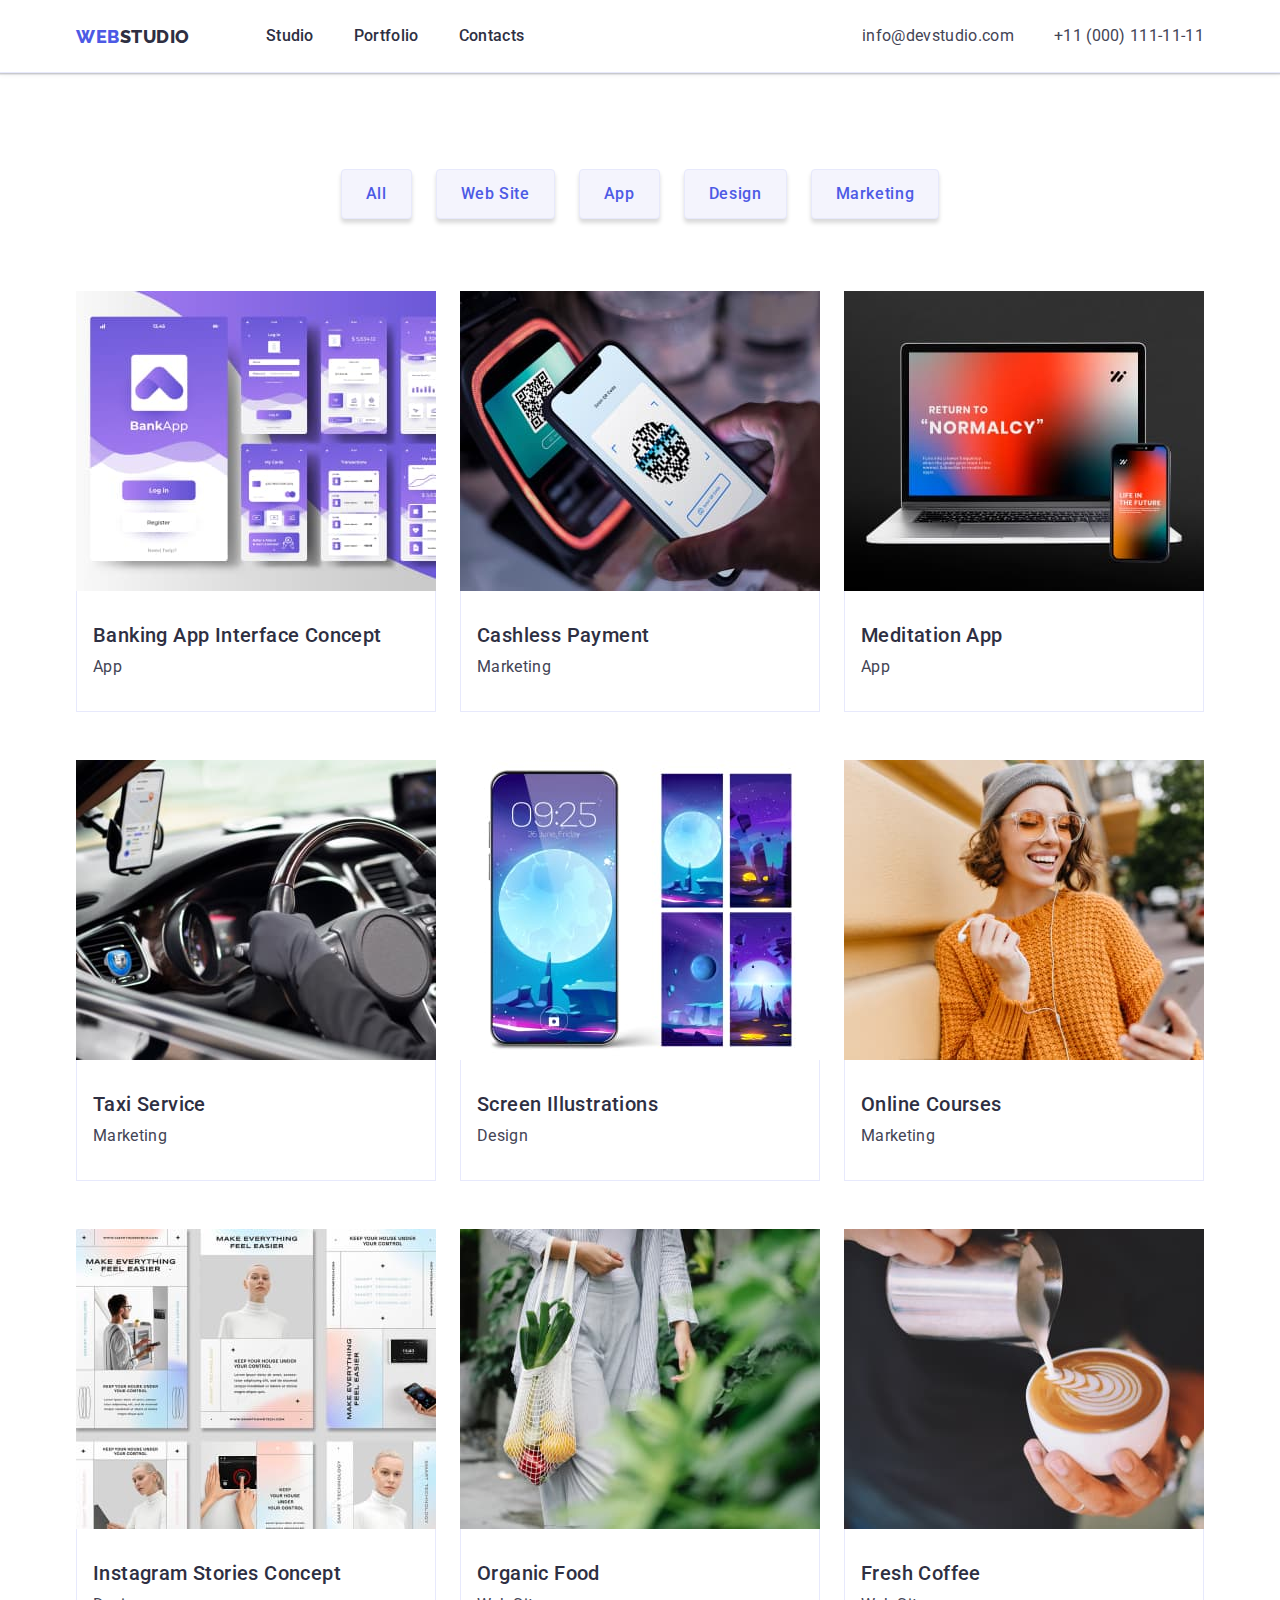
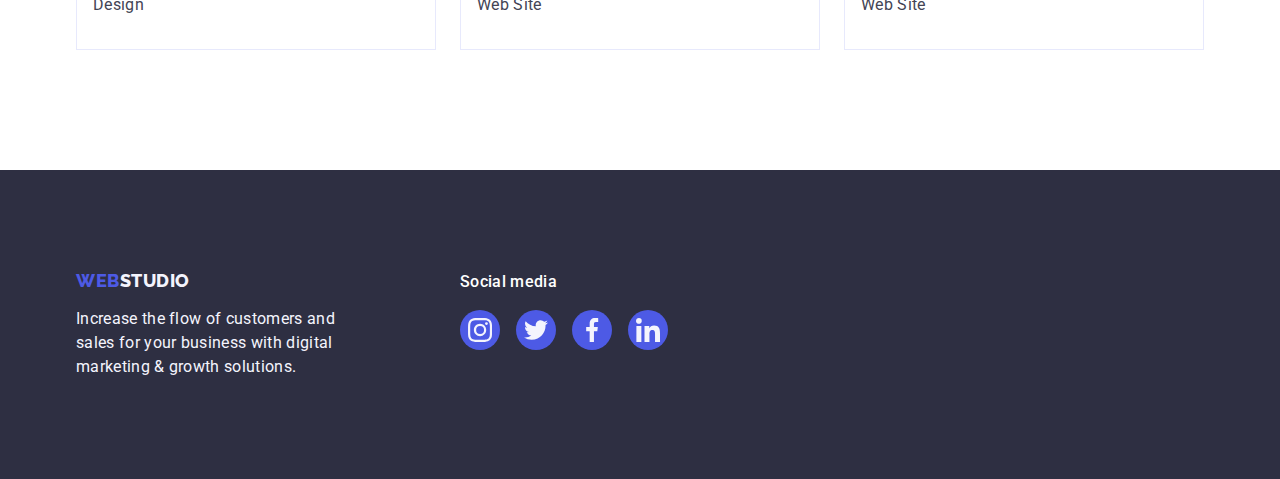
==== portfolio.html @ 9ddd4769 "Initial commit" ====
<!DOCTYPE html>
<html lang="en">
  <head>
    <meta charset="UTF-8" />
    <meta http-equiv="X-UA-Compatible" content="IE=edge" />
    <meta name="viewport" content="width=device-width, initial-scale=1.0" />
    <title>WebStudio</title>
    <link
      rel="stylesheet"
      href="https://cdnjs.cloudflare.com/ajax/libs/modern-normalize/1.1.0/modern-normalize.min.css"
    />
    <link rel="preconnect" href="https://fonts.googleapis.com" />
    <link rel="preconnect" href="https://fonts.gstatic.com" crossorigin />
    <link
      href="https://fonts.googleapis.com/css2?family=Raleway:wght@800&family=Roboto:wght@400;500;700;900&display=swap"
      rel="stylesheet"
    />
    <link rel="stylesheet" href="./css/styles.css" />
  </head>
  <body>
    <!-- HEADER -->
    <header class="page-header">
      <div class="container header-container">
        <nav class="page-navigation">
          <a class="logo link" href="./index.html"
            >Web<span class="log">Studio</span></a
          >
          <ul class="menu list">
            <li class="menu-item">
              <a class="menu-link link" href="./index.html">Studio</a>
            </li>
            <li class="menu-item">
              <a class="menu-link link" href="./portfolio.html">Portfolio</a>
            </li>
            <li class="menu-item">
              <a class="menu-link link" href="">Contacts</a>
            </li>
          </ul>
        </nav>
        <!-- CONTACTS -->
        <address class="address-contacts">
          <ul class="menu-contacts list">
            <li class="contacts">
              <a
                class="contact-mtel-header link"
                href="mailto:info@devstudio.com"
                >info@devstudio.com</a
              >
            </li>
            <li class="contacts">
              <a class="contact-mtel-header link" href="tel:+110001111111"
                >+11 (000) 111-11-11</a
              >
            </li>
          </ul>
        </address>
      </div>
    </header>
    <!-- MAIN-CONTENT -->
    <main>
      <section class="section-portfolio">
        <div class="container">
          <h1 class="portfolio-title visually-hidden" hidden>Filters</h1>
          <!-- filter -->
          <ul class="list filter-list">
            <li class="filter-buttons">
              <button class="filter-button button" type="button">All</button>
            </li>
            <li class="filter-buttons">
              <button class="filter-button button" type="button">
                Web Site
              </button>
            </li>
            <li class="filter-buttons">
              <button class="filter-button button" type="button">App</button>
            </li>
            <li class="filter-buttons">
              <button class="filter-button button" type="button">Design</button>
            </li>
            <li class="filter-buttons">
              <button class="filter-button button" type="button">
                Marketing
              </button>
            </li>
          </ul>
          <!-- work examples -->
          <ul class="list examples-list">
            <li class="examples-card">
              <a class="portfolio-image link" href="">
                <img
                  class="gallery-portfolio"
                  src="./images/bankingapp.jpg"
                  alt="Banking-App-Interface-Concept"
                  width="360"
                  height="300"
                />
                <div class="card-container">
                  <h2 class="portfolio-name">Banking App Interface Concept</h2>
                  <p class="portfolio-paragraph">App</p>
                </div>
              </a>
            </li>

            <li class="examples-card">
              <a class="portfolio-image link" href="">
                <img
                  class="gallery-portfolio"
                  src="./images/cashlesspayment.jpg"
                  alt="Cashless-Payment"
                  width="360"
                  height="300"
                />
                <div class="card-container">
                  <h2 class="portfolio-name">Cashless Payment</h2>
                  <p class="portfolio-paragraph">Marketing</p>
                </div>
              </a>
            </li>

            <li class="examples-card">
              <a class="portfolio-image link" href="">
                <img
                  class="gallery-portfolio"
                  src="./images/meditationapp.jpg"
                  alt="Meditation-App"
                  width="360"
                  height="300"
                />
                <div class="card-container">
                  <h2 class="portfolio-name">Meditation App</h2>
                  <p class="portfolio-paragraph">App</p>
                </div>
              </a>
            </li>

            <li class="examples-card">
              <a class="portfolio-image link" href="">
                <img
                  class="gallery-portfolio"
                  src="./images/taxiservice.jpg"
                  alt="Taxi-Service"
                  width="360"
                  height="300"
                />
                <div class="card-container">
                  <h2 class="portfolio-name">Taxi Service</h2>
                  <p class="portfolio-paragraph">Marketing</p>
                </div>
              </a>
            </li>

            <li class="examples-card">
              <a class="portfolio-image link" href="">
                <img
                  class="gallery-portfolio"
                  src="./images/screenillustration.jpg"
                  alt="Screen-Illustrations"
                  width="360"
                  height="300"
                />
                <div class="card-container">
                  <h2 class="portfolio-name">Screen Illustrations</h2>
                  <p class="portfolio-paragraph">Design</p>
                </div>
              </a>
            </li>

            <li class="examples-card">
              <a class="portfolio-image link" href="">
                <img
                  class="gallery-portfolio"
                  src="./images/onlinecourses.jpg"
                  alt="Online-Courses"
                  width="360"
                  height="300"
                />
                <div class="card-container">
                  <h2 class="portfolio-name">Online Courses</h2>
                  <p class="portfolio-paragraph">Marketing</p>
                </div>
              </a>
            </li>

            <li class="examples-card">
              <a class="portfolio-image link" href="">
                <img
                  class="gallery-portfolio"
                  src="./images/instagramsc.jpg"
                  alt="Instagram-Stories-Concepts"
                  width="360"
                  height="300"
                />
                <div class="card-container">
                  <h2 class="portfolio-name">Instagram Stories Concept</h2>
                  <p class="portfolio-paragraph">Design</p>
                </div>
              </a>
            </li>

            <li class="examples-card">
              <a class="portfolio-image link" href="">
                <img
                  class="gallery-portfolio"
                  src="./images/organicfood.jpg"
                  alt="Organic-Food"
                  width="360"
                  height="300"
                />
                <div class="card-container">
                  <h2 class="portfolio-name">Organic Food</h2>
                  <p class="portfolio-paragraph">Web Site</p>
                </div>
              </a>
            </li>

            <li class="examples-card">
              <a class="portfolio-image link" href="">
                <img
                  class="gallery-portfolio"
                  src="./images/freshcofee.jpg"
                  alt="Fresh-Coffee"
                  width="360"
                  height="300"
                />
                <div class="card-container">
                  <h2 class="portfolio-name">Fresh Coffee</h2>
                  <p class="portfolio-paragraph">Web Site</p>
                </div>
              </a>
            </li>
          </ul>
        </div>
      </section>
    </main>

    <!-- FOOTER -->
    <footer class="footer">
      <div class="container footer-container">
        <div class="footer-logo">
          <a class="logo-footer link" href="./index.html"
            >Web<span class="logos">Studio</span>
          </a>
          <p class="footer-paragraph">
            Increase the flow of customers and sales for your business with
            digital marketing & growth solutions.
          </p>
        </div>
        <div class="footer-social">
          <p class="footer-social-txt">Social media</p>
          <ul class="footer-social-list list">
            <li class="site-social-icon">
              <a class="site-social-icon-item" href="">
                <svg class="icon-item" width="24" height="24">
                  <use href="./images/icons.svg#icon-instagram"></use>
                </svg>
              </a>
            </li>
            <li class="site-social-icon">
              <a class="site-social-icon-item" href="">
                <svg class="icon-item" width="24" height="24">
                  <use href="./images/icons.svg#icon-twitter"></use>
                </svg>
              </a>
            </li>
            <li class="site-social-icon">
              <a class="site-social-icon-item" href="">
                <svg class="icon-item" width="24" height="24">
                  <use href="./images/icons.svg#icon-facebook"></use>
                </svg>
              </a>
            </li>
            <li class="site-social-icon">
              <a class="site-social-icon-item" href="">
                <svg class="icon-item" width="24" height="24">
                  <use href="./images/icons.svg#icon-linkedin"></use>
                </svg>
              </a>
            </li>
          </ul>
        </div>
      </div>
    </footer>
  </body>
</html>
---- css/styles.css ----
:root {
        --main-font-family: "Roboto", sans-serif;
        --secondary-font-family: "Raleway", sans-serif;
        --primary-titletxt-color:  #2E2F42;
        --secondary-titletxt-color: #FFFFFF;
        --primary-txt-color: #434455;
        --secondary-txt-color: #F4F4FD;
        --accent-hover-color: #404BBF;
        --primary-bg-color: #ffffff;
        --secondary-bg-color: #f4f4fd;
} 

/* ================= COMPONENTS ================= */

.list {list-style: none;}

.link, logo {
        text-decoration: none; 
}

h1,h2,h3,h4,h5,h6,p {
        margin-top: 0;
        margin-bottom: 0;
}

ul {
        margin-top: 0;
        margin-bottom: 0;
        padding-left: 0;
} 

img {
        display: block;
}

.container {
        width: 1158px;
        margin: 0 auto;
        padding: 0 15px;
}

.address-contacts {
        font-style: normal;
}

.button, filter-button {
        cursor: pointer;
        padding: 16px 32px;
        gap: 10px;
        box-shadow: 0px 4px 4px rgba(0, 0, 0, 0.15);
        border-radius: 4px;
}

body {
        font-family: var(--main-font-family);
        font-style: normal;
        font-weight: 500;
        color: var(--primary-txt-color);
        background-color:var(--primary-bg-color);
}

.section {
        padding-top: 120px;
        padding-bottom: 120px;
}

.visually-hidden {
        position: absolute;
        width: 1px;
        height: 1px;
        margin: -1px;
        border: 0;
        padding: 0;
        white-space: nowrap;
        clip-path: inset(100%);
        clip: rect(0 0 0 0);
        overflow: hidden;
}

.subtitle {
        font-weight: 700;
        font-size: 36px;
        line-height: 1.11;
        text-align: center;
        letter-spacing: 0.02em;
        text-transform: capitalize;
        color: #2e2f42;
        margin-bottom: 72px;
}

/* ================= HEADER ================= */

.page-header {
        border-bottom: 1px solid #e7e9fc;
        box-shadow: 0px 2px 1px rgba(46, 47, 66, 0.08), 0px 1px 1px rgba(46, 47, 66, 0.16), 0px 1px 6px rgba(46, 47, 66, 0.08);
}

.header-container {
        display: flex;
        
}

.page-navigation {
        display: flex;
        align-items: center;
        margin-right: auto;
}

.logo {
        font-family: 'Raleway', sans-serif;
        font-weight: 800;
        font-size: 18px;
        line-height: 1.17;
        align-items: center;
        letter-spacing: 0.03em;
        text-transform: uppercase;
        color: #4D5AE5;
        margin-right: 76px;
        padding-top: 25.5px;
        padding-bottom: 25.5px;
}

.log {
        font-weight: 800;
        font-size: 18px;
        line-height: 1.17;
        letter-spacing: 0.03em;
        text-transform: uppercase;
        color: var(--primary-titletxt-color);
}

.menu {
        display: flex;
        gap: 40px;
}

.menu-item {
        background-color: var(--primary-bg-color);
}

.menu-link {
        font-family: 'Roboto', sans-serif;
        font-weight: 500;
        font-size: 16px;
        line-height: 1.5;
        letter-spacing: 0.02em;
        color:var(--primary-titletxt-color);
        padding: 24px 0;
}

.menu-link:hover,
.menu-link:focus {
        color:var(--accent-hover-color);
}

.menu-contacts {
        display: flex;
        gap: 40px;
        padding: 24px 0;
}

.contacts {
        background-color: var(--primary-bg-color);

}

.contact-mtel-header {
        font-family: 'Roboto', sans-serif;
        font-weight: 400;
        font-size: 16px;
        line-height: 1.5;
        letter-spacing: 0.02em;
        color:var(--primary-txt-color);
        margin-left: auto;
}

.contact-mtel-header:hover,
.contact-mtel-header:focus {
        color:var(--accent-hover-color);
}

/* ================= HERO ================= */

.section-hero {
        background-color: var(--primary-titletxt-color);
        background-image: linear-gradient(rgba(46, 47, 66, 0.7), rgba(46, 47, 66, 0.7)), url(
                ../images/hero/people-office.jpg
        );
        background-repeat: no-repeat;
        background-position: center;
        background-size: cover;
        padding: 188px 0;
        max-width: 1440px;
        margin: 0 auto;
}

.container-hero {
        display: flex;
        flex-direction: column;
}

.hero-title {
        font-family: 'Roboto', sans-serif;
        font-weight: 700;
        font-size: 56px;
        line-height: 1.07;
        text-align: center;
        letter-spacing: 0.02em;
        color: var(--primary-bg-color);
        max-width: 496px;
        margin-right: auto;
        margin-left: auto;
        margin-bottom: 48px;
}

.modal-open-btn {
        font-family: 'Roboto', sans-serif;
        font-weight: 500;
        font-size: 16px;
        line-height: 1.5;
        display: block;
        align-items: center;
        letter-spacing: 0.04em;
        background-color: #4D5AE5;
        color: var(--primary-bg-color);
        margin-left: auto;
        margin-right: auto;
        border: none;
        min-width: 169px;
        height: 56px;
}

.modal-open-btn:hover,
.modal-open-btn:focus {
        background-color: var(--accent-hover-color);
}

/* ================= PORTFOLIO ================= */

.section-portfolio {
        padding-top: 96px;
        padding-bottom: 120px;
}

.filter-list {
        display: flex;
        list-style: none;
        justify-content: center;
        margin-bottom: 72px;
        gap: 24px;
}

.filter-button {
        font-family: 'Roboto', sans-serif;
        font-weight: 500;
        font-size: 16px;
        line-height: 1.5;
        letter-spacing: 0.04em;
        background-color: #F4F4FD;
        color: #4D5AE5;
        border: 1px solid #E7E9FC;
        border-radius: 4px;
        padding: 12px 24px;
}

.filter-button:hover,
.filter-button:focus {
        background-color: var(--accent-hover-color);
        color: #FFFFFF;
        border: 1px solid transparent;        
        box-shadow: 0px 3px 1px rgba(0, 0, 0, 0.1),
        0px 2px 1px rgba(0, 0, 0, 0.08),
        0px 2px 2px rgba(0, 0, 0, 0.12);
}
  
.examples-list {
        display: flex;
        list-style: none;
        flex-wrap: wrap;
        column-gap: 24px;
        row-gap: 48px;
}

.examples-card {
        width: calc((100% - 48px) / 3);
}

.portfolio-image {
        display: block;
}

.portfolio-image:hover,
.portfolio-image:focus {
        box-shadow: 0px 1px 6px rgba(46, 47, 66, 0.08), 0px 1px 1px rgba(46, 47, 66, 0.16), 0px 2px 1px rgba(46, 47, 66, 0.08);
}

.card-container {
        padding: 32px 16px;
        border: 1px solid #E7E9FC;
        border-top: none;
}

.portfolio-name {
        font-family: 'Roboto', sans-serif;
        font-weight: 500;
        font-size: 20px;
        line-height: 1.2;
        letter-spacing: 0.02em;
        color: var(--primary-titletxt-color);
        margin-bottom: 8px;
}

.portfolio-paragraph {
        font-family: 'Roboto', sans-serif;
        font-weight: 400;
        font-size: 16px;
        line-height: 1.5;
        letter-spacing: 0.02em;
        color: var(--primary-txt-color);
}

/* ================= FEATURES ================= */

.our-qualities {
        background-color: var(--primary-bg-color);
}

.features {
        background-color: var(--primary-bg-color);
}

.feauters-list {
        display: flex;
        gap: 24px;
}

.qualities {
        background-color: var(--primary-bg-color);
        width: calc((100% - 72px) / 4);
}
.qualities-icons {
        height: 112px;
        display: flex;
        justify-content: center;
        align-items: center;
        background: #F4F4FD;
        margin-bottom: 8px;
        border-radius: 4px;
}

.qualities-title {
        font-family: "Roboto",sans-serif;
        font-weight: 500;
        font-size: 20px;
        line-height: 1.2;
        letter-spacing: 0.02em;
        color:var(--primary-titletxt-color);
        margin-bottom: 8px;
}

.qualities-paragraph {
        font-family: "Roboto",sans-serif;
        font-weight: 400;
        font-size: 16px;
        line-height: 1.5;
        letter-spacing: 0.02em;
        color:var(--primary-txt-color);
}

/* ================= ACTIVITY ================= */

.activity {
        background-color: var(--primary-bg-color);
}

.our-activity-title {
        font-family: 'Roboto', sans-serif;
        font-weight: 700;
        font-size: 36px;
        line-height: 1.11;
        text-align: center;
        letter-spacing: 0.02em;
        text-transform: capitalize;
        color: var(--primary-titletxt-color);
        margin-top: 0px;
        margin-right: auto;
        margin-bottom: 72px;
        margin-left: auto;
}

.our-activity {
        display: flex;
        gap: 24px;
}

.our-activity-card {
        flex-basis: calc((100% - 48px) / 3);

}

/* ================= OUR TEAM ================= */

.our-team {
        background-color: var(--secondary-bg-color);
}

.team {
        font-family: 'Roboto', sans-serif;
        font-weight: 700;
        font-size: 36px;
        line-height: 1.11;
        text-align: center;
        letter-spacing: 0.02em;
        text-transform: capitalize;
        color: var(--primary-titletxt-color);
        margin-right: auto;
        margin-bottom: 72px;
        margin-left: auto;
}

.team-list {
        display: flex;
        gap: 24px;
}

.team-employee {
        background-color: var(--primary-bg-color);
        flex-basis: calc((100% - 72px) / 4);
        box-shadow: 0px 1px 6px rgba(46, 47, 66, 0.08),
                0px 1px 1px rgba(46, 47, 66, 0.16),
                0px 2px 1px rgba(46, 47, 66, 0.08);
        border-radius: 0px 0px 4px 4px;
}

.employee-container {
        padding: 32px 16px;
}

.team-name {
        font-family: 'Roboto', sans-serif;
        font-weight: 500;
        font-size: 20px;
        line-height: 1.2;
        text-align: center;
        letter-spacing: 0.02em;
        color: var(--primary-titletxt-color);
        margin-bottom: 8px;
}

.team-paragraph {
        font-family: 'Roboto', sans-serif;
        font-weight: 400;
        font-size: 16px;
        line-height: 1.5;
        text-align: center;
        letter-spacing: 0.02em;
        color: var(--primary-txt-color);
        margin-bottom: 8px;
}

.team-social-icon {
        display: flex;
        gap: 24px;
        justify-content: center;
}

.social-icon-item {
        width: calc((100% - 72px) / 4);
        height: 40px;
}

.link-icon {
        display: flex;
        justify-content: center;
        align-items: center;
        width: 100%;
        height: 100%;
        background-color: #4D5AE5;
        border-radius: 50%;
        box-shadow: 0px 1px 6px rgba(46, 47, 66, 0.08), 0px 1px 1px rgba(46, 47, 66, 0.16), 0px 2px 1px rgba(46, 47, 66, 0.08);
}

.link-icon:hover,
.link-icon:focus {
        background-color: #404BBF;
}

.team-icon {
        fill: #f4f4fd;
}

/* ================= CUSTOMERS ================= */

.customers-section {
        background:#FFFFFF;
        text-align: center;
}

.customers-list {
        display: flex;
        gap: 24px;
}

.customers-item {
        display: flex;
        width: calc((100% - 120px) / 6);
        height: 88px;
}

.customers-link {
        color: #8e8f99;
        justify-content: center;
        align-items: center;
        display: flex;
        border: 1px solid;
        border-color: #8e8f99;
        border-radius: 4px;
        width: 100%;
        height: 100%;
}

.customers-link:hover,
.customers-link:focus {
        border-color: #404BBF;
        color:#404BBF;
}

.customers-icon {
       fill:currentColor
}

.customers-icon:hover,
.customers-icon:focus {
        fill: #404BBF;
}

/* ================= FOOTER ================= */

.footer {
        background: var(--primary-titletxt-color);
        padding: 100px 0;
}

.footer-container {
        display: flex;
        align-items: baseline;
}

.footer-logo {
        margin-right: 120px;
}

.logo-footer {
        font-family: 'Raleway', sans-serif;
        font-weight: 800;
        font-size: 18px;
        line-height: 1.17;
        letter-spacing: 0.03em;
        text-transform: uppercase;
        color: #4D5AE5;
        display: inline-block;
        margin-bottom: 16px;
}

.logos {
        display: inline-block;
        color: var(--secondary-bg-color);
}

.footer-paragraph {
        font-family: 'Roboto', sans-serif;
        font-weight: 400;
        font-size: 16px;
        line-height: 1.5;
        letter-spacing: 0.02em;
        color: var(--secondary-bg-color);
        background-color: #2e2f42;
        width: 264px;
}

.footer-social {
       display: flex;
       flex-direction: column;
}

.footer-social-txt {
        font-family: 'Roboto';
        font-weight: 500;
        font-size: 16px;
        line-height: 1.5;
        letter-spacing: 0.02em;
        color: var(--secondary-titletxt-color) ;
        margin-bottom: 16px;
}

.footer-social-list {
        display: flex;
        gap: 16px;
}

.site-social-icon {
        width: 40px;
        height: 40px;
}

.site-social-icon-item {
        width: 100%;
        height: 100%;
        border-radius: 50%;
        background-color: #4d5ae5;
        display: flex;
        align-items: center;
        justify-content: center;
}

.site-social-icon-item:hover,
.site-social-icon-item:focus {
        background-color: #31D0AA;
}

.icon-item {
        fill: #f4f4fd;
}
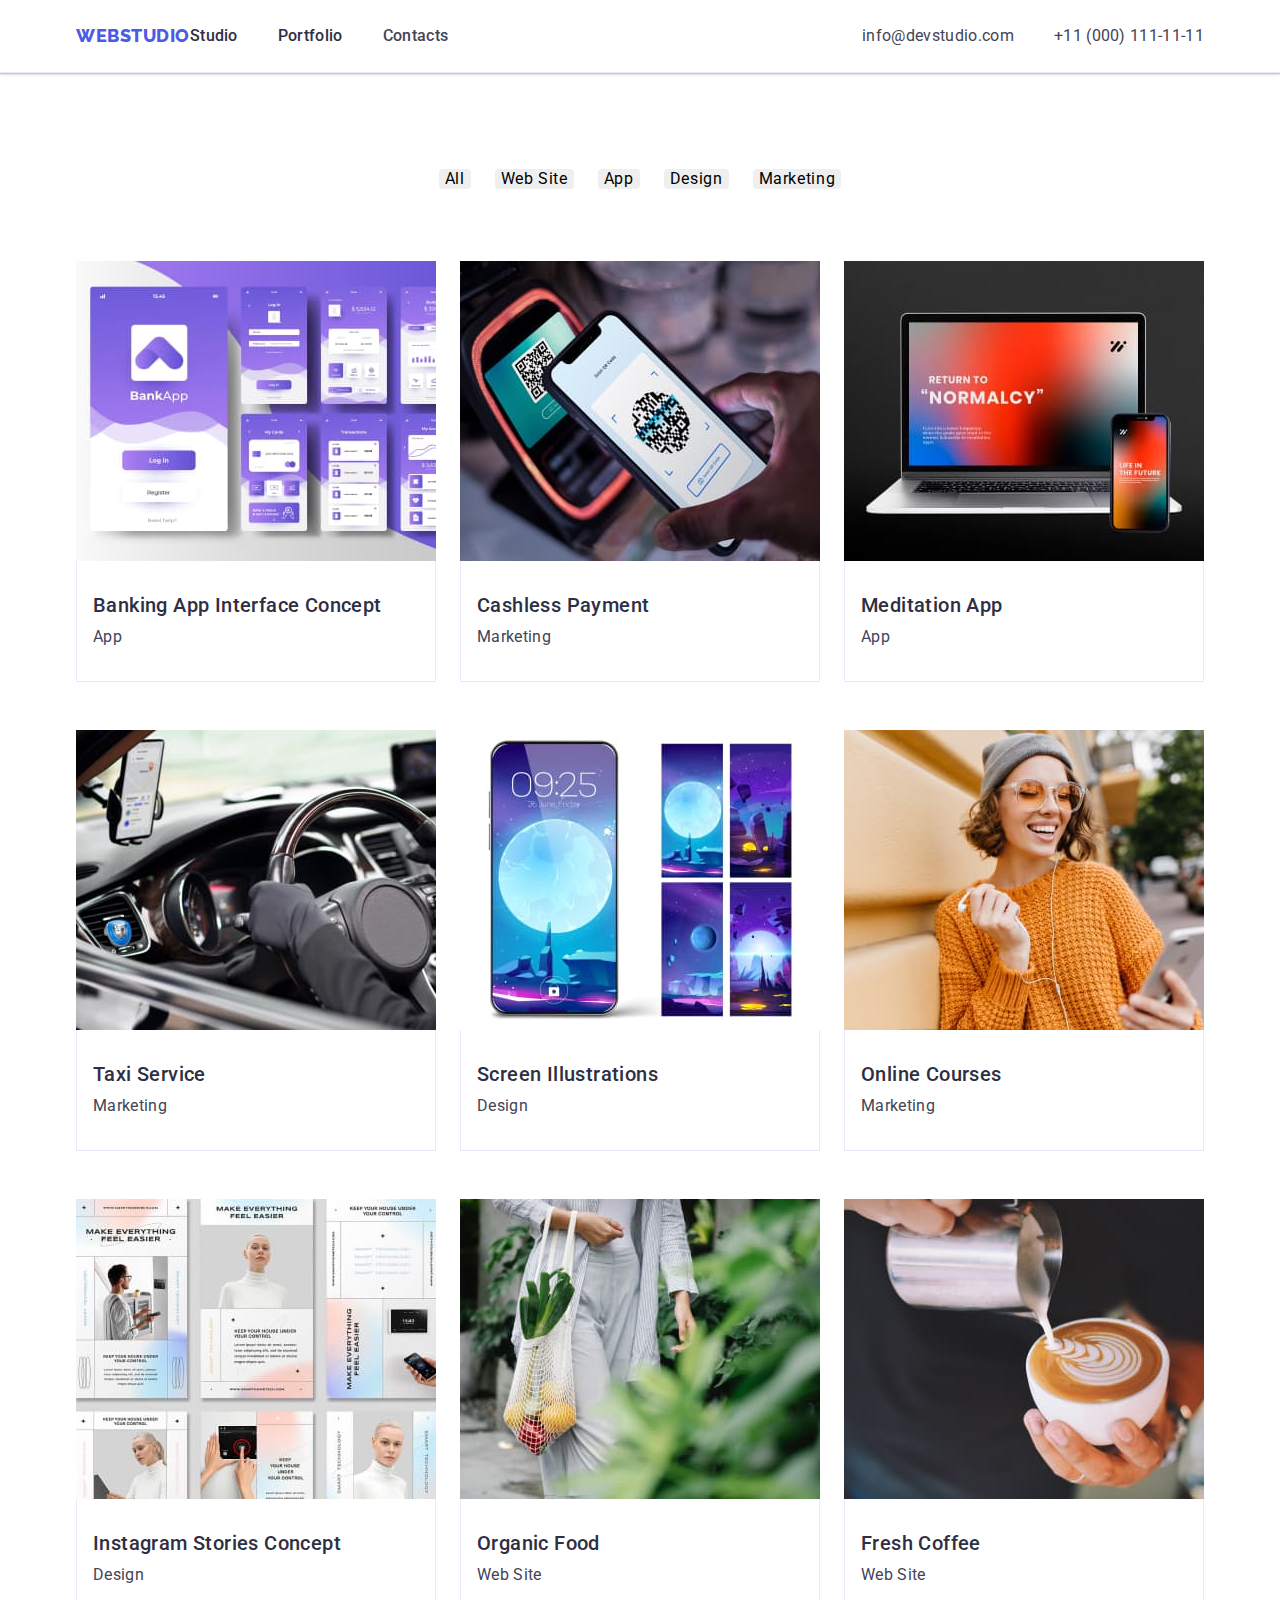
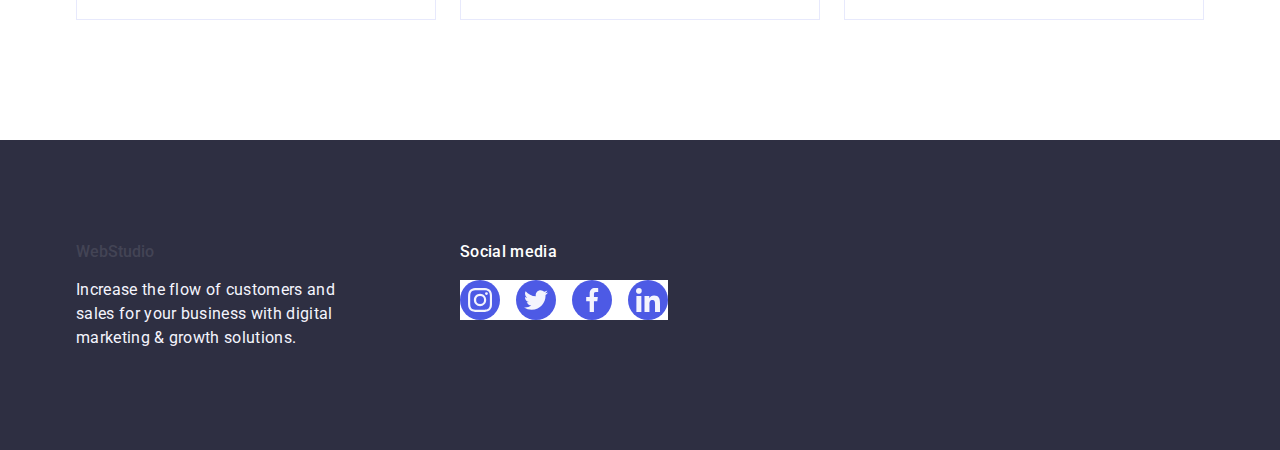
==== commit 6fcfa79d: "Summary" ====
--- a/portfolio.html
+++ b/portfolio.html
@@ -64,23 +64,19 @@
           <!-- filter -->
           <ul class="list filter-list">
             <li class="filter-buttons">
-              <button class="filter-button button" type="button">All</button>
-            </li>
-            <li class="filter-buttons">
-              <button class="filter-button button" type="button">
-                Web Site
-              </button>
-            </li>
-            <li class="filter-buttons">
-              <button class="filter-button button" type="button">App</button>
-            </li>
-            <li class="filter-buttons">
-              <button class="filter-button button" type="button">Design</button>
-            </li>
-            <li class="filter-buttons">
-              <button class="filter-button button" type="button">
-                Marketing
-              </button>
+              <button class="filter-btn button" type="button">All</button>
+            </li>
+            <li class="filter-buttons">
+              <button class="filter-btn button" type="button">Web Site</button>
+            </li>
+            <li class="filter-buttons">
+              <button class="filter-btn button" type="button">App</button>
+            </li>
+            <li class="filter-buttons">
+              <button class="filter-btn button" type="button">Design</button>
+            </li>
+            <li class="filter-buttons">
+              <button class="filter-btn button" type="button">Marketing</button>
             </li>
           </ul>
           <!-- work examples -->
--- a/css/styles.css
+++ b/css/styles.css
@@ -10,58 +10,85 @@
         --secondary-bg-color: #f4f4fd;
 } 
 
-/* ================= COMPONENTS ================= */
-
-.list {list-style: none;}
-
-.link, logo {
-        text-decoration: none; 
-}
-
-h1,h2,h3,h4,h5,h6,p {
-        margin-top: 0;
-        margin-bottom: 0;
-}
-
-ul {
-        margin-top: 0;
-        margin-bottom: 0;
-        padding-left: 0;
-} 
+h1,
+h2,
+h3,
+h4,
+h5,
+h6,
+p {
+        margin: 0;
+}
 
 img {
         display: block;
-}
-
+        max-width: 100%;
+        height: auto;
+}
+
+button {
+        cursor: pointer;
+        border: none;
+        border-radius: 4px;
+        letter-spacing: 0.04em;
+}
+
+ul,
+ol {
+        list-style: none;
+        margin: 0;
+        padding-left: 0;
+}
+
+a {
+        text-decoration: none;
+}
+
+body {
+        font-family: var(--main-font-family);
+        font-weight: 500;
+        color: var(--primary-txt-color);
+        background-color: var(--primary-bg-color);
+}
+
+.list {
+        list-style: none;
+        background-color: #ffffff;
+        display: flex;
+}
+
+.link {
+        text-decoration: none;
+        color: inherit;
+}
+
+.link:visited {
+        color: inherit;
+}
+
+.link:hover,
+.link:focus,
+.link:active,
+.order-btn:active,
+.filter-btn:active {
+        color: #404BBF;
+}
+
+.section {
+        padding-top: 120px;
+        padding-bottom: 120px;
+}
+
+.span-web:hover,
+.span-web:focus,
+.span-web-footer:hover,
+.span-web-footer:focus {
+        color: #4d5ae5;;
+}
 .container {
         width: 1158px;
         margin: 0 auto;
         padding: 0 15px;
-}
-
-.address-contacts {
-        font-style: normal;
-}
-
-.button, filter-button {
-        cursor: pointer;
-        padding: 16px 32px;
-        gap: 10px;
-        box-shadow: 0px 4px 4px rgba(0, 0, 0, 0.15);
-        border-radius: 4px;
-}
-
-body {
-        font-family: var(--main-font-family);
-        font-style: normal;
-        font-weight: 500;
-        color: var(--primary-txt-color);
-        background-color:var(--primary-bg-color);
-}
-
-.section {
-        padding-top: 120px;
-        padding-bottom: 120px;
 }
 
 .visually-hidden {
@@ -71,11 +98,30 @@
         margin: -1px;
         border: 0;
         padding: 0;
+
         white-space: nowrap;
         clip-path: inset(100%);
         clip: rect(0 0 0 0);
         overflow: hidden;
 }
+
+/* ================= COMPONENTS ================= */
+
+
+
+.address-contacts {
+        font-style: normal;
+}
+
+.filter-button {
+        cursor: pointer;
+        padding: 16px 32px;
+        gap: 10px;
+        box-shadow: 0px 4px 4px rgba(0, 0, 0, 0.15);
+        border-radius: 4px;
+}
+
+
 
 .subtitle {
         font-weight: 700;
@@ -104,6 +150,20 @@
         display: flex;
         align-items: center;
         margin-right: auto;
+}
+
+.logo-header {
+        padding-top: 24px;
+        padding-bottom: 24px;
+        margin-right: 76px;
+}
+
+.logo {
+        text-decoration: none;
+}
+
+.logo:visited {
+        color: #4D5AE5
 }
 
 .logo {
@@ -115,12 +175,9 @@
         letter-spacing: 0.03em;
         text-transform: uppercase;
         color: #4D5AE5;
-        margin-right: 76px;
-        padding-top: 25.5px;
-        padding-bottom: 25.5px;
-}
-
-.log {
+}
+
+.span-web {
         font-weight: 800;
         font-size: 18px;
         line-height: 1.17;
@@ -146,6 +203,12 @@
         letter-spacing: 0.02em;
         color:var(--primary-titletxt-color);
         padding: 24px 0;
+}
+
+.link-active {
+        position: relative;
+        color: #404bbf;
+        transition: color 250ms cubic-bezier(0.4, 0, 0.2, 1);
 }
 
 .menu-link:hover,
@@ -213,7 +276,7 @@
         margin-bottom: 48px;
 }
 
-.modal-open-btn {
+.order-btn {
         font-family: 'Roboto', sans-serif;
         font-weight: 500;
         font-size: 16px;
@@ -230,8 +293,8 @@
         height: 56px;
 }
 
-.modal-open-btn:hover,
-.modal-open-btn:focus {
+.order-btn:hover,
+.order-btn:focus {
         background-color: var(--accent-hover-color);
 }
 
@@ -551,18 +614,11 @@
 }
 
 .logo-footer {
-        font-family: 'Raleway', sans-serif;
-        font-weight: 800;
-        font-size: 18px;
-        line-height: 1.17;
-        letter-spacing: 0.03em;
-        text-transform: uppercase;
-        color: #4D5AE5;
         display: inline-block;
         margin-bottom: 16px;
 }
 
-.logos {
+.span-web-footer {
         display: inline-block;
         color: var(--secondary-bg-color);
 }
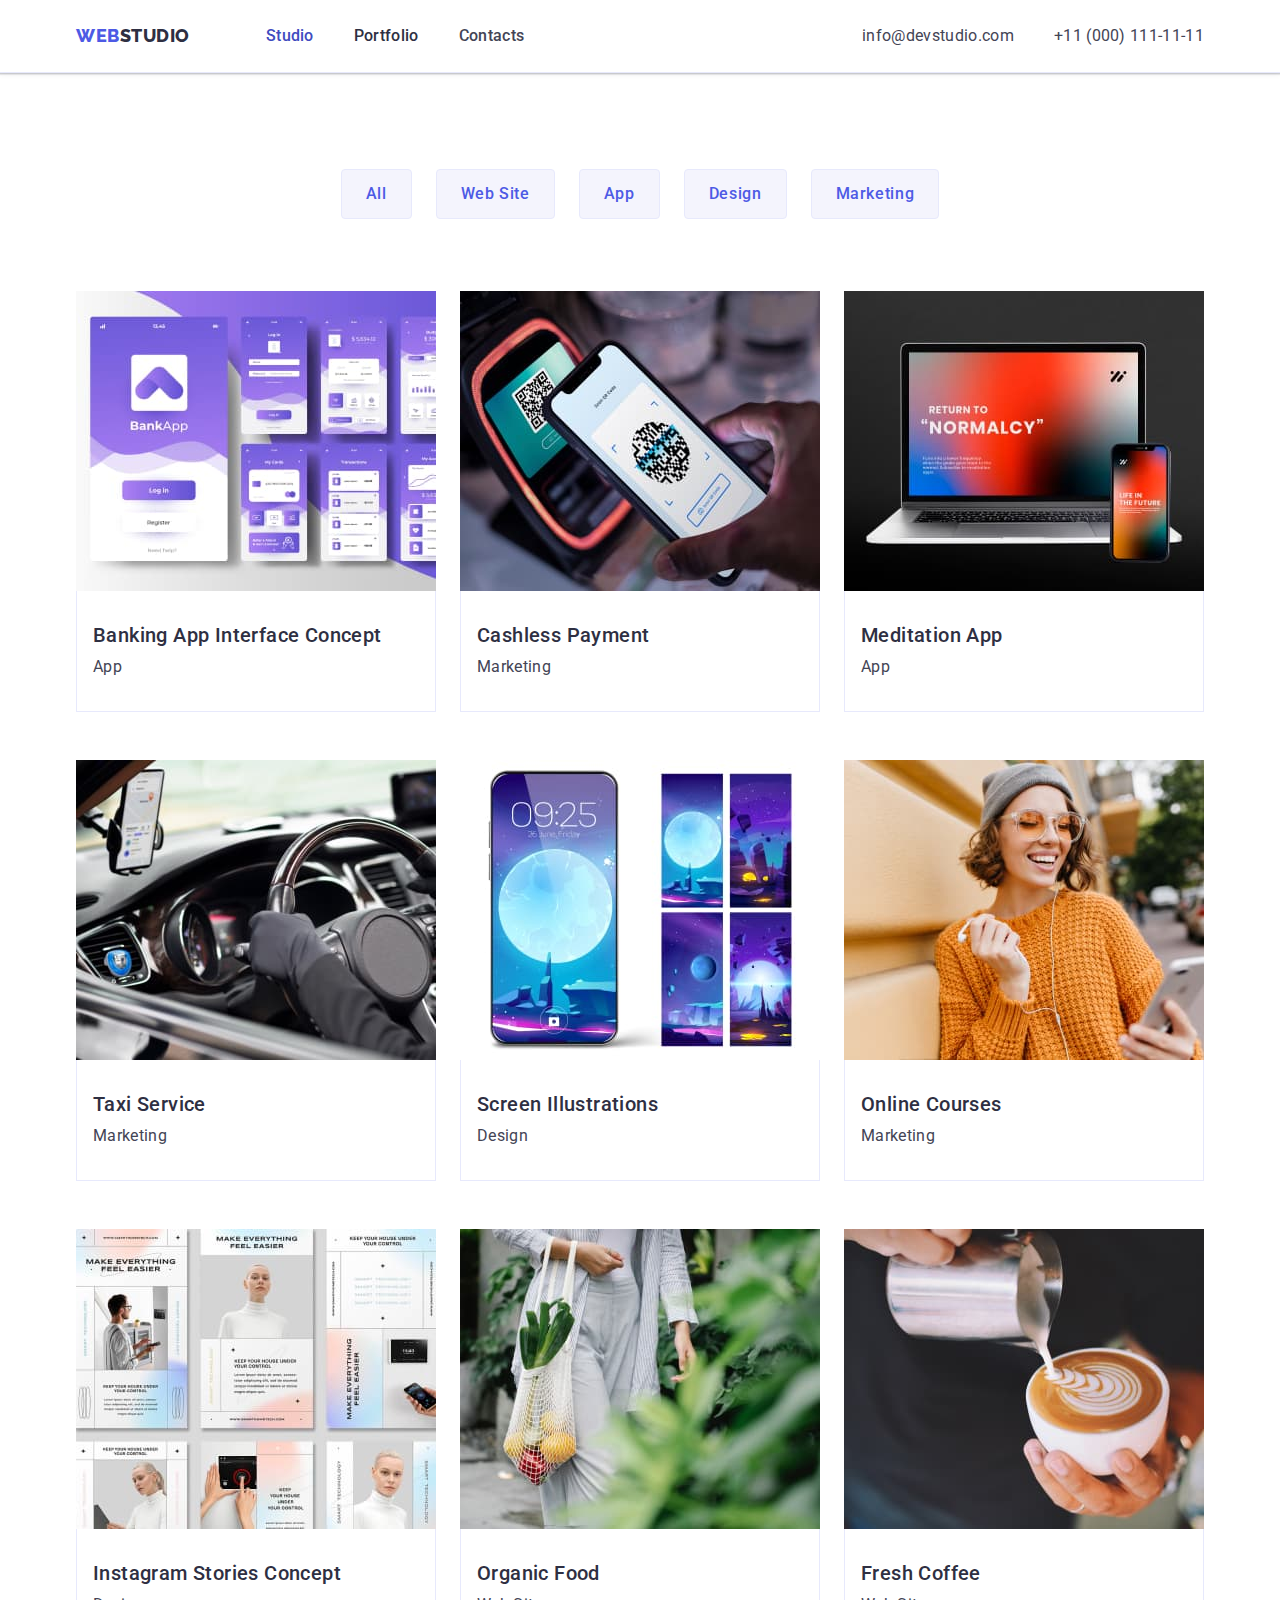
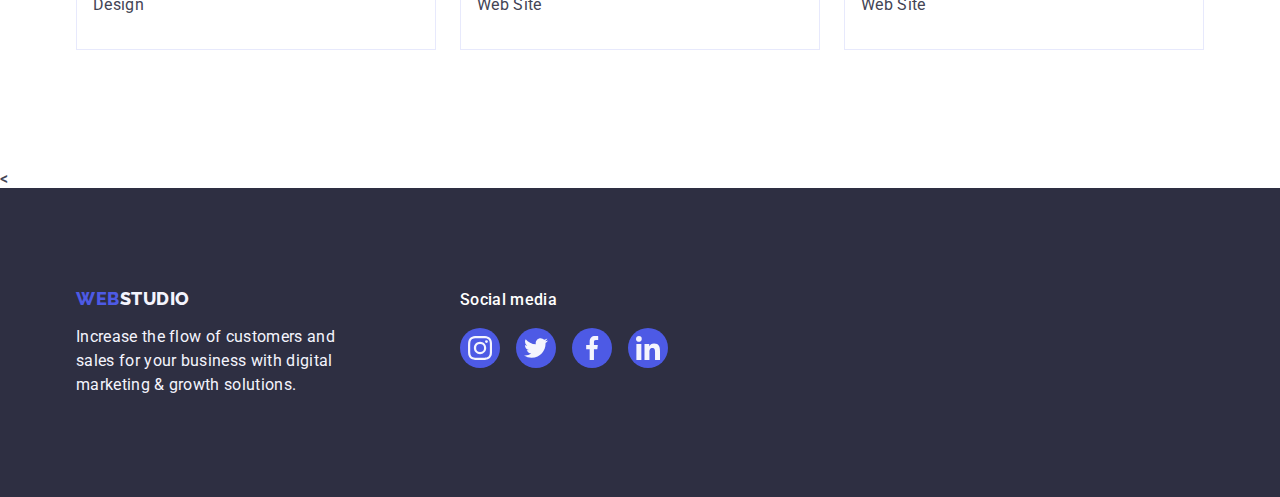
==== commit ad01c19f: "Summary" ====
--- a/portfolio.html
+++ b/portfolio.html
@@ -22,12 +22,14 @@
     <header class="page-header">
       <div class="container header-container">
         <nav class="page-navigation">
-          <a class="logo link" href="./index.html"
-            >Web<span class="log">Studio</span></a
+          <a class="logo link logo-header" href="./index.html"
+            >Web<span class="span-web">Studio</span></a
           >
           <ul class="menu list">
             <li class="menu-item">
-              <a class="menu-link link" href="./index.html">Studio</a>
+              <a class="menu-link link link-active" href="./index.html"
+                >Studio</a
+              >
             </li>
             <li class="menu-item">
               <a class="menu-link link" href="./portfolio.html">Portfolio</a>
@@ -64,7 +66,7 @@
           <!-- filter -->
           <ul class="list filter-list">
             <li class="filter-buttons">
-              <button class="filter-btn button" type="button">All</button>
+              <button class="filter-btn" type="button">All</button>
             </li>
             <li class="filter-buttons">
               <button class="filter-btn button" type="button">Web Site</button>
@@ -230,11 +232,12 @@
     </main>
 
     <!-- FOOTER -->
+    <
     <footer class="footer">
       <div class="container footer-container">
         <div class="footer-logo">
-          <a class="logo-footer link" href="./index.html"
-            >Web<span class="logos">Studio</span>
+          <a class="logo logo-footer link" href="./index.html"
+            >Web<span class="span-web-footer">Studio</span>
           </a>
           <p class="footer-paragraph">
             Increase the flow of customers and sales for your business with
--- a/css/styles.css
+++ b/css/styles.css
@@ -53,7 +53,6 @@
 
 .list {
         list-style: none;
-        background-color: #ffffff;
         display: flex;
 }
 
@@ -119,9 +118,7 @@
         gap: 10px;
         box-shadow: 0px 4px 4px rgba(0, 0, 0, 0.15);
         border-radius: 4px;
-}
-
-
+} 
 
 .subtitle {
         font-weight: 700;
@@ -307,13 +304,12 @@
 
 .filter-list {
         display: flex;
-        list-style: none;
         justify-content: center;
         margin-bottom: 72px;
         gap: 24px;
 }
 
-.filter-button {
+.filter-btn {
         font-family: 'Roboto', sans-serif;
         font-weight: 500;
         font-size: 16px;
@@ -324,6 +320,7 @@
         border: 1px solid #E7E9FC;
         border-radius: 4px;
         padding: 12px 24px;
+        transition: color 250ms cubic-bezier(0.4, 0, 0.2, 1), background-color 250ms cubic-bezier(0.4, 0, 0.2, 1), border-color 250ms cubic-bezier(0.4, 0, 0.2, 1), box-shadow 250ms cubic-bezier(0.4, 0, 0.2, 1);
 }
 
 .filter-button:hover,
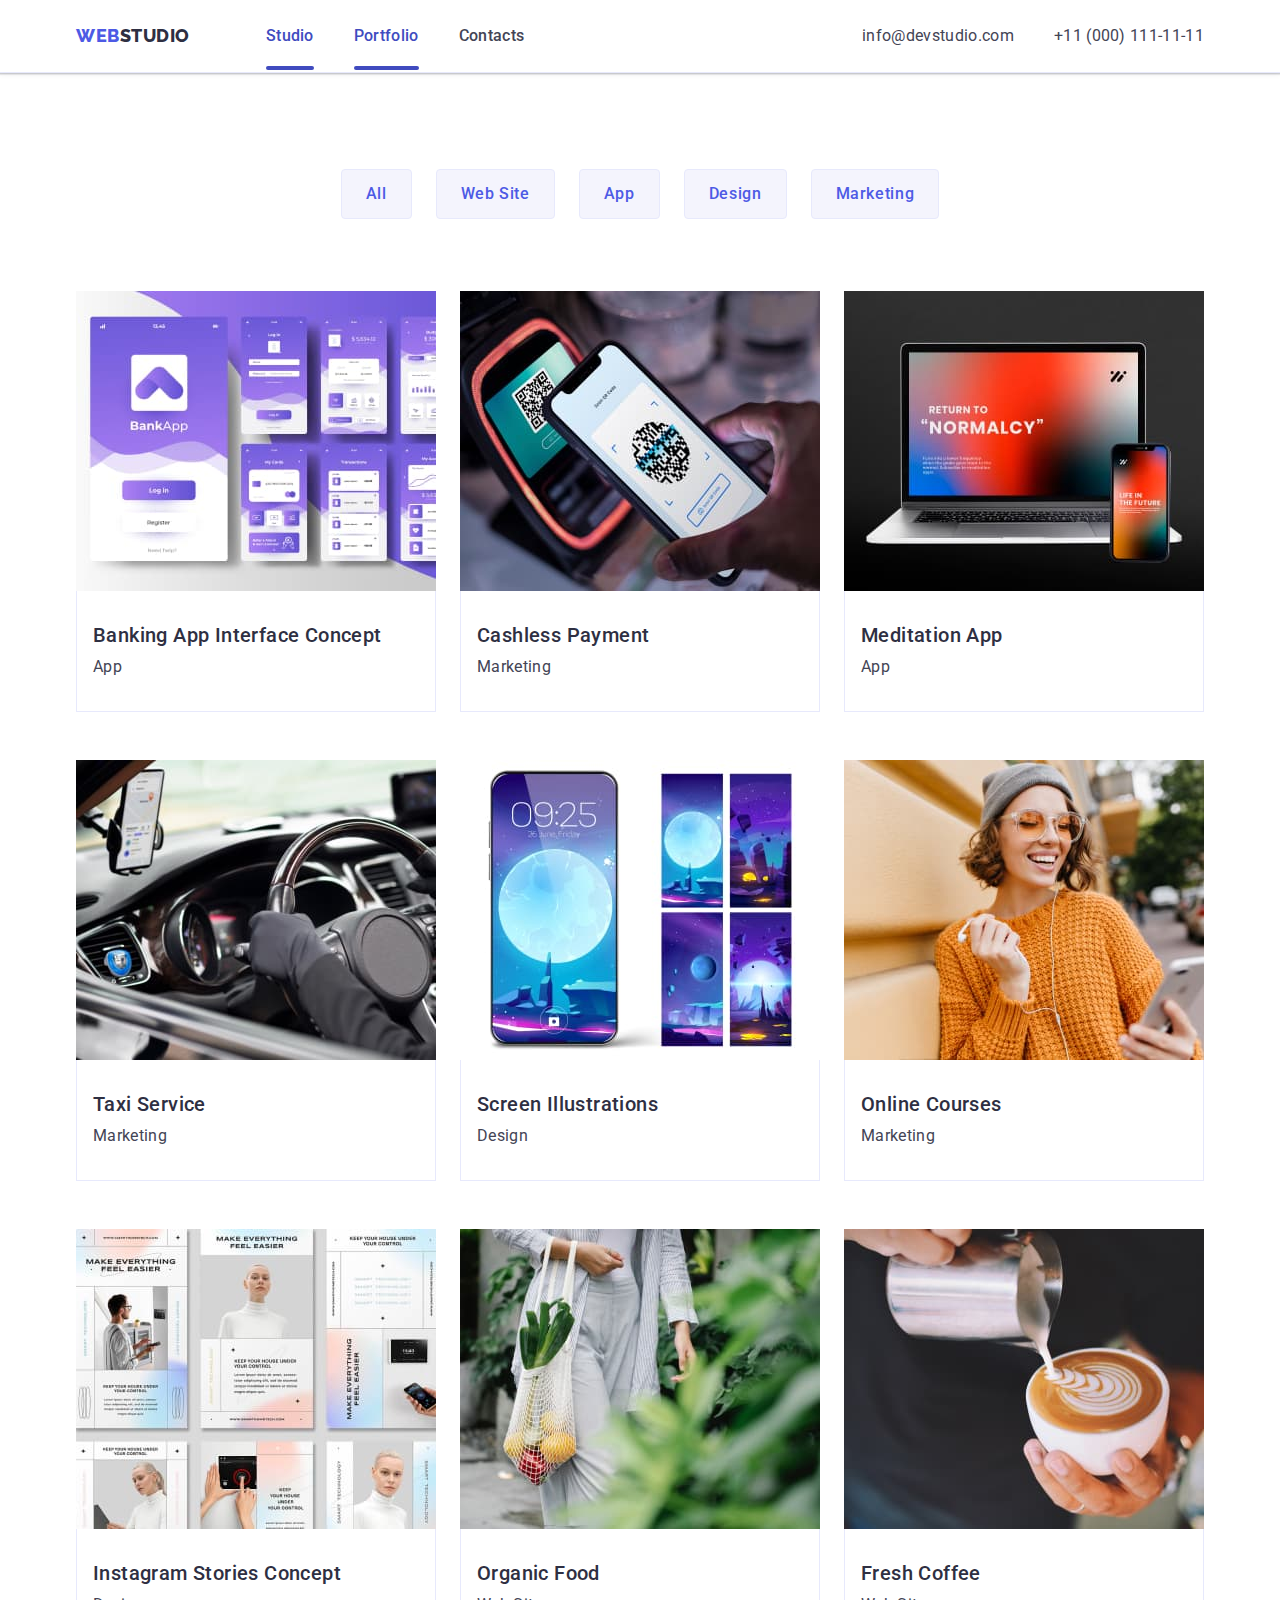
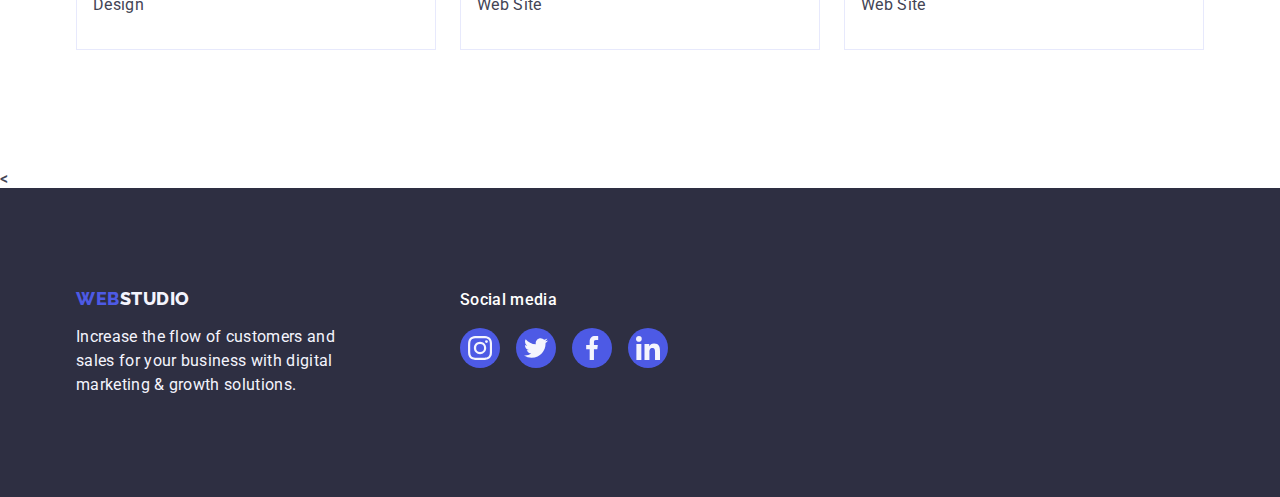
==== commit 471b1c13: "Summary" ====
--- a/portfolio.html
+++ b/portfolio.html
@@ -32,7 +32,9 @@
               >
             </li>
             <li class="menu-item">
-              <a class="menu-link link" href="./portfolio.html">Portfolio</a>
+              <a class="menu-link link link-active" href="./portfolio.html"
+                >Portfolio</a
+              >
             </li>
             <li class="menu-item">
               <a class="menu-link link" href="">Contacts</a>
--- a/css/styles.css
+++ b/css/styles.css
@@ -208,6 +208,18 @@
         transition: color 250ms cubic-bezier(0.4, 0, 0.2, 1);
 }
 
+.link-active::after {
+        display: block;
+        content: "";
+        position: absolute;
+        bottom: -1px;
+        width: 100%;
+        height: 4px;
+        left: 0px;
+        background: #404bbf;
+        border-radius: 2px;
+}
+
 .menu-link:hover,
 .menu-link:focus {
         color:var(--accent-hover-color);
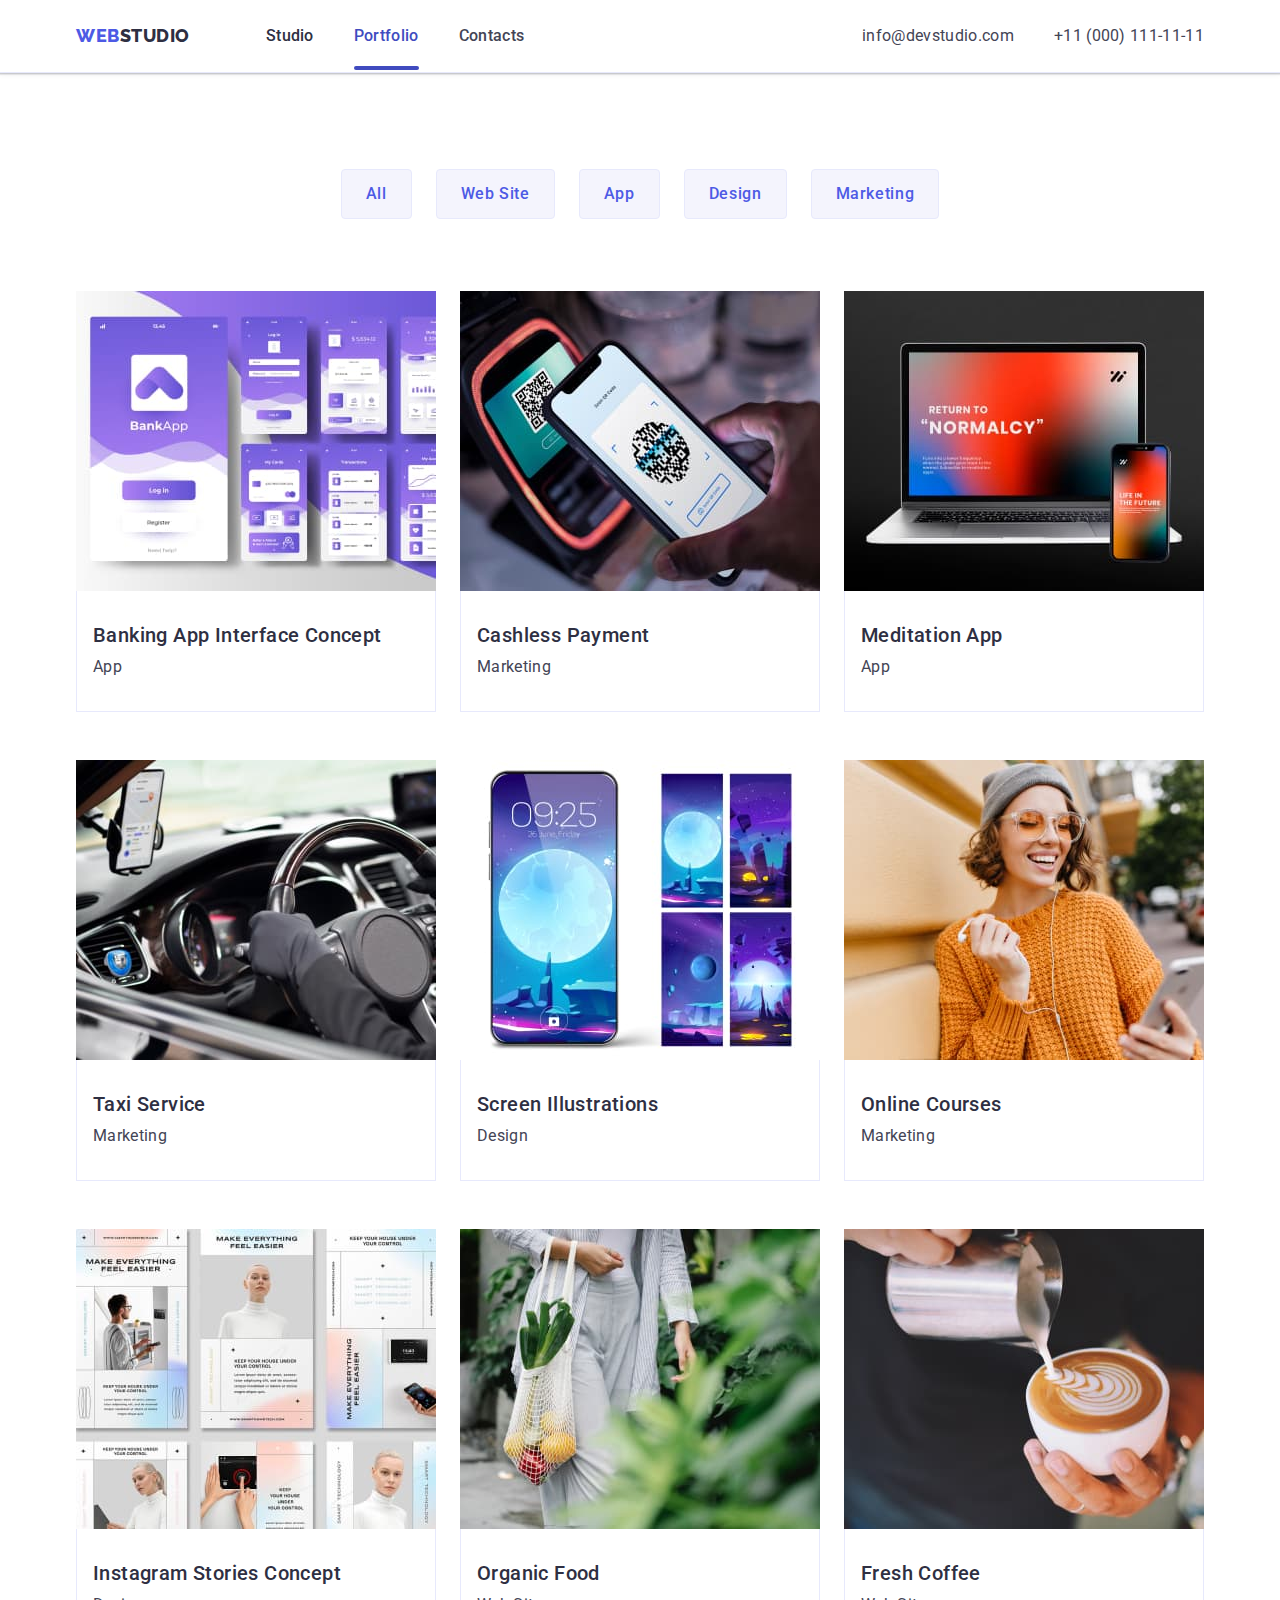
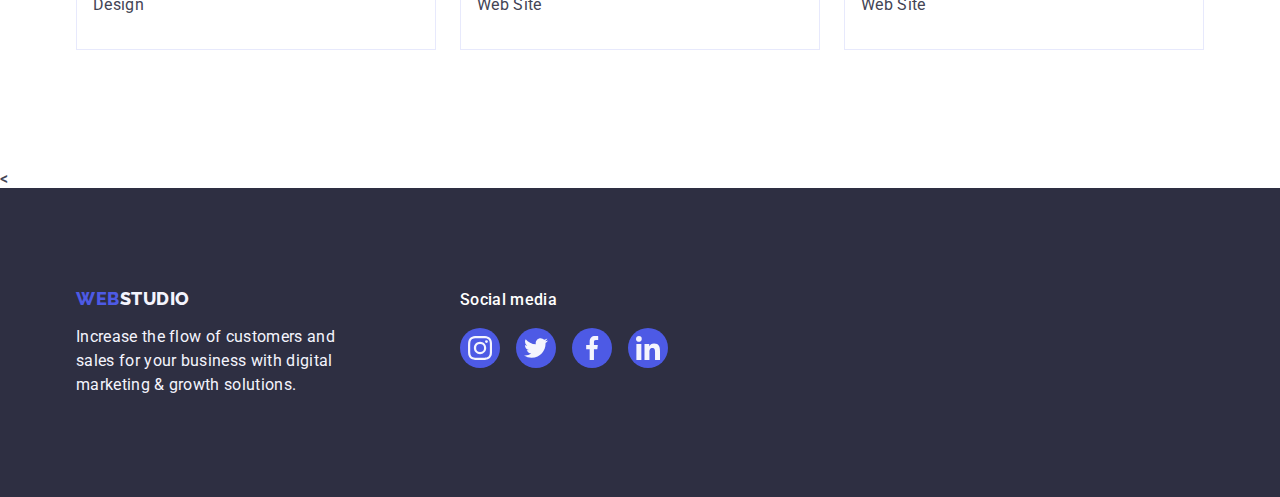
==== commit 06e3b984: "Summary" ====
--- a/portfolio.html
+++ b/portfolio.html
@@ -27,9 +27,7 @@
           >
           <ul class="menu list">
             <li class="menu-item">
-              <a class="menu-link link link-active" href="./index.html"
-                >Studio</a
-              >
+              <a class="menu-link" href="./index.html">Studio</a>
             </li>
             <li class="menu-item">
               <a class="menu-link link link-active" href="./portfolio.html"
--- a/css/styles.css
+++ b/css/styles.css
@@ -70,7 +70,7 @@
 .link:active,
 .order-btn:active,
 .filter-btn:active {
-        color: #404BBF;
+        color: var(--accent-hover-color);
 }
 
 .section {
@@ -106,20 +106,6 @@
 
 /* ================= COMPONENTS ================= */
 
-
-
-.address-contacts {
-        font-style: normal;
-}
-
-.filter-button {
-        cursor: pointer;
-        padding: 16px 32px;
-        gap: 10px;
-        box-shadow: 0px 4px 4px rgba(0, 0, 0, 0.15);
-        border-radius: 4px;
-} 
-
 .subtitle {
         font-weight: 700;
         font-size: 36px;
@@ -139,8 +125,8 @@
 }
 
 .header-container {
-        display: flex;
-        
+        display: flex;  
+        align-items: center;
 }
 
 .page-navigation {
@@ -153,10 +139,6 @@
         padding-top: 24px;
         padding-bottom: 24px;
         margin-right: 76px;
-}
-
-.logo {
-        text-decoration: none;
 }
 
 .logo:visited {
@@ -168,18 +150,14 @@
         font-weight: 800;
         font-size: 18px;
         line-height: 1.17;
-        align-items: center;
         letter-spacing: 0.03em;
         text-transform: uppercase;
         color: #4D5AE5;
 }
 
 .span-web {
-        font-weight: 800;
-        font-size: 18px;
-        line-height: 1.17;
-        letter-spacing: 0.03em;
-        text-transform: uppercase;
+        transition-property: color;
+        transition: color 250ms cubic-bezier(0.4, 0, 0.2, 1);
         color: var(--primary-titletxt-color);
 }
 
@@ -204,7 +182,7 @@
 
 .link-active {
         position: relative;
-        color: #404bbf;
+        color: var(--accent-hover-color);
         transition: color 250ms cubic-bezier(0.4, 0, 0.2, 1);
 }
 
@@ -216,7 +194,7 @@
         width: 100%;
         height: 4px;
         left: 0px;
-        background: #404bbf;
+        background:var(--accent-hover-color);
         border-radius: 2px;
 }
 
@@ -225,6 +203,10 @@
         color:var(--accent-hover-color);
 }
 
+.address-contacts {
+        font-style: normal;
+}
+
 .menu-contacts {
         display: flex;
         gap: 40px;
@@ -244,6 +226,7 @@
         letter-spacing: 0.02em;
         color:var(--primary-txt-color);
         margin-left: auto;
+        transition: color 250ms cubic-bezier(0.4, 0, 0.2, 1);
 }
 
 .contact-mtel-header:hover,
@@ -335,6 +318,14 @@
         transition: color 250ms cubic-bezier(0.4, 0, 0.2, 1), background-color 250ms cubic-bezier(0.4, 0, 0.2, 1), border-color 250ms cubic-bezier(0.4, 0, 0.2, 1), box-shadow 250ms cubic-bezier(0.4, 0, 0.2, 1);
 }
 
+.filter-button {
+        cursor: pointer;
+        padding: 16px 32px;
+        gap: 10px;
+        box-shadow: 0px 4px 4px rgba(0, 0, 0, 0.15);
+        border-radius: 4px;
+}
+
 .filter-button:hover,
 .filter-button:focus {
         background-color: var(--accent-hover-color);
@@ -549,7 +540,7 @@
         height: 100%;
         background-color: #4D5AE5;
         border-radius: 50%;
-        box-shadow: 0px 1px 6px rgba(46, 47, 66, 0.08), 0px 1px 1px rgba(46, 47, 66, 0.16), 0px 2px 1px rgba(46, 47, 66, 0.08);
+        transition: background-color 250ms cubic-bezier(0.4, 0, 0.2, 1);
 }
 
 .link-icon:hover,
@@ -628,8 +619,8 @@
 }
 
 .span-web-footer {
-        display: inline-block;
         color: var(--secondary-bg-color);
+        transition: color 250ms cubic-bezier(0.4, 0, 0.2, 1);
 }
 
 .footer-paragraph {
@@ -676,6 +667,7 @@
         display: flex;
         align-items: center;
         justify-content: center;
+        transition: background-color 250ms cubic-bezier(0.4, 0, 0.2, 1);
 }
 
 .site-social-icon-item:hover,
@@ -684,7 +676,7 @@
 }
 
 .icon-item {
-        fill: #f4f4fd;
-}
-
-
+        fill: var(--secondary-bg-color);
+}
+
+
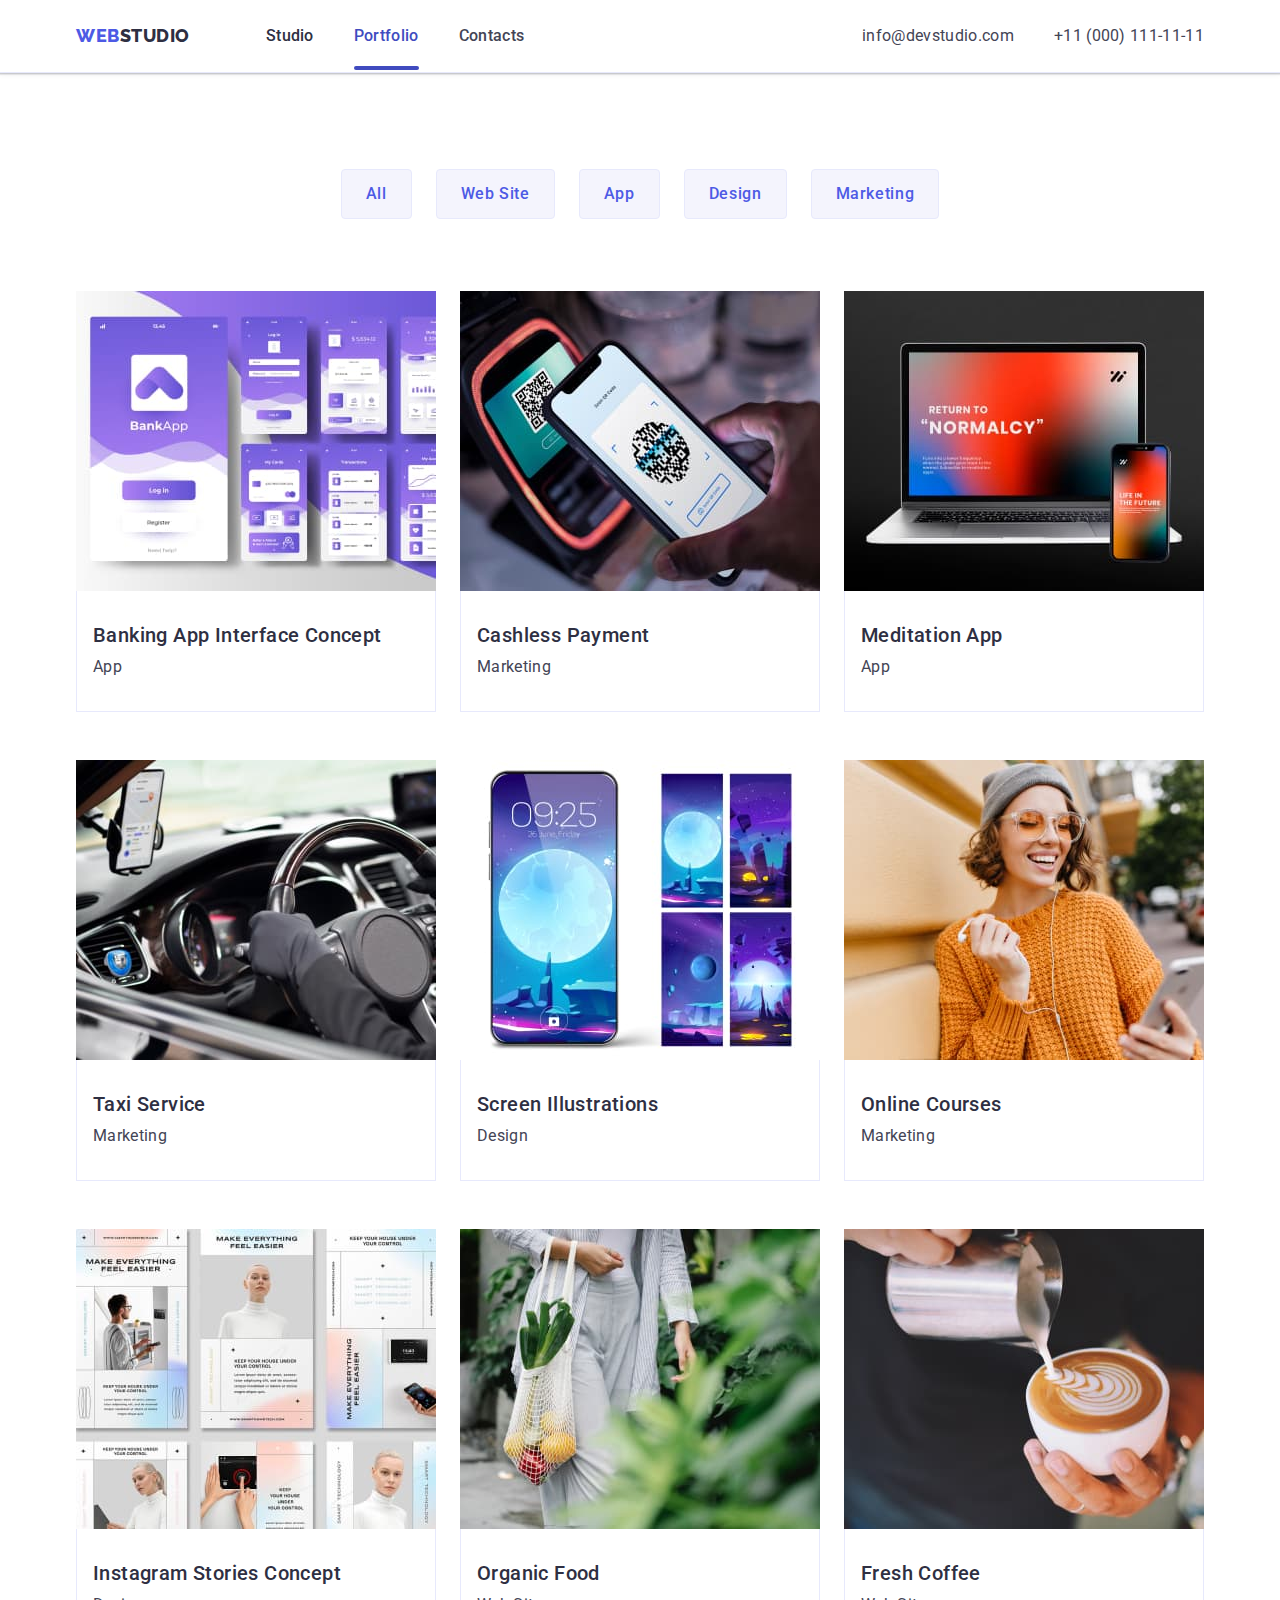
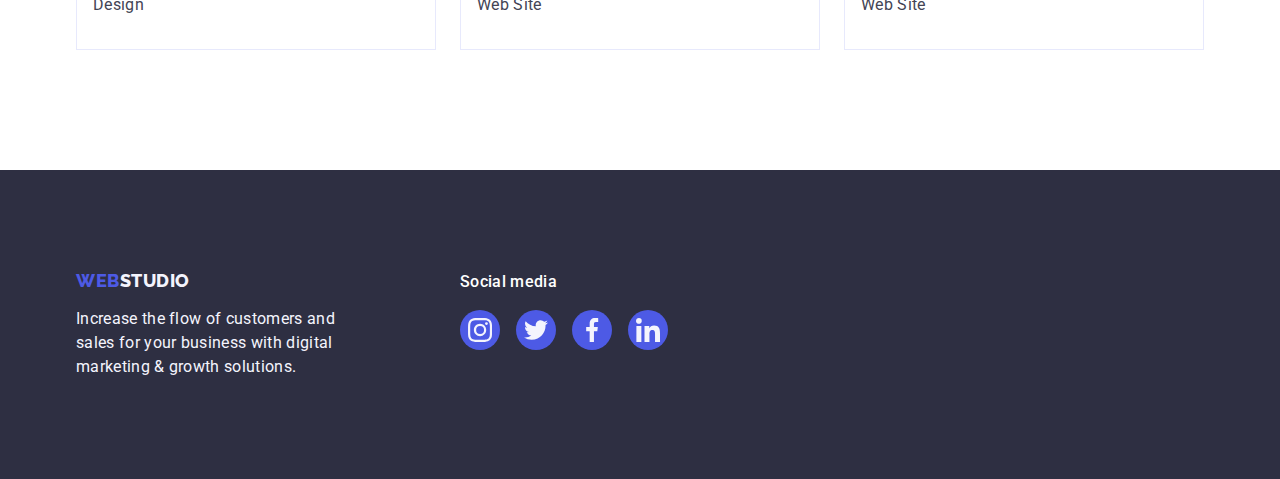
==== commit b6535608: "Update portfolio.html" ====
--- a/portfolio.html
+++ b/portfolio.html
@@ -62,7 +62,7 @@
     <main>
       <section class="section-portfolio">
         <div class="container">
-          <h1 class="portfolio-title visually-hidden" hidden>Filters</h1>
+          <h1 class="visually-hidden" hidden>Filters</h1>
           <!-- filter -->
           <ul class="list filter-list">
             <li class="filter-buttons">
@@ -85,13 +85,20 @@
           <ul class="list examples-list">
             <li class="examples-card">
               <a class="portfolio-image link" href="">
-                <img
-                  class="gallery-portfolio"
-                  src="./images/bankingapp.jpg"
-                  alt="Banking-App-Interface-Concept"
-                  width="360"
-                  height="300"
-                />
+                <div class="portfolio-image-wrapper">
+                  <img
+                    class="gallery-portfolio"
+                    src="./images/bankingapp.jpg"
+                    alt="Banking-App-Interface-Concept"
+                    width="360"
+                    height="300"
+                  />
+                  <p class="overlay">
+                    14 Stylish and User-Friendly App Design Concepts · Task
+                    Manager App · Calorie Tracker App · Exotic Fruit Ecommerce
+                    App · Cloud Storage App
+                  </p>
+                </div>
                 <div class="card-container">
                   <h2 class="portfolio-name">Banking App Interface Concept</h2>
                   <p class="portfolio-paragraph">App</p>
@@ -101,13 +108,20 @@
 
             <li class="examples-card">
               <a class="portfolio-image link" href="">
-                <img
-                  class="gallery-portfolio"
-                  src="./images/cashlesspayment.jpg"
-                  alt="Cashless-Payment"
-                  width="360"
-                  height="300"
-                />
+                <div class="portfolio-image-wrapper">
+                  <img
+                    class="gallery-portfolio"
+                    src="./images/cashlesspayment.jpg"
+                    alt="Cashless-Payment"
+                    width="360"
+                    height="300"
+                  />
+                  <p class="overlay">
+                    14 Stylish and User-Friendly App Design Concepts · Task
+                    Manager App · Calorie Tracker App · Exotic Fruit Ecommerce
+                    App · Cloud Storage App
+                  </p>
+                </div>
                 <div class="card-container">
                   <h2 class="portfolio-name">Cashless Payment</h2>
                   <p class="portfolio-paragraph">Marketing</p>
@@ -117,13 +131,20 @@
 
             <li class="examples-card">
               <a class="portfolio-image link" href="">
-                <img
-                  class="gallery-portfolio"
-                  src="./images/meditationapp.jpg"
-                  alt="Meditation-App"
-                  width="360"
-                  height="300"
-                />
+                <div class="portfolio-image-wrapper">
+                  <img
+                    class="gallery-portfolio"
+                    src="./images/meditationapp.jpg"
+                    alt="Meditation-App"
+                    width="360"
+                    height="300"
+                  />
+                  <p class="overlay">
+                    14 Stylish and User-Friendly App Design Concepts · Task
+                    Manager App · Calorie Tracker App · Exotic Fruit Ecommerce
+                    App · Cloud Storage App
+                  </p>
+                </div>
                 <div class="card-container">
                   <h2 class="portfolio-name">Meditation App</h2>
                   <p class="portfolio-paragraph">App</p>
@@ -133,13 +154,20 @@
 
             <li class="examples-card">
               <a class="portfolio-image link" href="">
-                <img
-                  class="gallery-portfolio"
-                  src="./images/taxiservice.jpg"
-                  alt="Taxi-Service"
-                  width="360"
-                  height="300"
-                />
+                <div class="portfolio-image-wrapper">
+                  <img
+                    class="gallery-portfolio"
+                    src="./images/taxiservice.jpg"
+                    alt="Taxi-Service"
+                    width="360"
+                    height="300"
+                  />
+                  <p class="overlay">
+                    14 Stylish and User-Friendly App Design Concepts · Task
+                    Manager App · Calorie Tracker App · Exotic Fruit Ecommerce
+                    App · Cloud Storage App
+                  </p>
+                </div>
                 <div class="card-container">
                   <h2 class="portfolio-name">Taxi Service</h2>
                   <p class="portfolio-paragraph">Marketing</p>
@@ -149,13 +177,20 @@
 
             <li class="examples-card">
               <a class="portfolio-image link" href="">
-                <img
-                  class="gallery-portfolio"
-                  src="./images/screenillustration.jpg"
-                  alt="Screen-Illustrations"
-                  width="360"
-                  height="300"
-                />
+                <div class="portfolio-image-wrapper">
+                  <img
+                    class="gallery-portfolio"
+                    src="./images/screenillustration.jpg"
+                    alt="Screen-Illustrations"
+                    width="360"
+                    height="300"
+                  />
+                  <p class="overlay">
+                    14 Stylish and User-Friendly App Design Concepts · Task
+                    Manager App · Calorie Tracker App · Exotic Fruit Ecommerce
+                    App · Cloud Storage App
+                  </p>
+                </div>
                 <div class="card-container">
                   <h2 class="portfolio-name">Screen Illustrations</h2>
                   <p class="portfolio-paragraph">Design</p>
@@ -165,13 +200,20 @@
 
             <li class="examples-card">
               <a class="portfolio-image link" href="">
-                <img
-                  class="gallery-portfolio"
-                  src="./images/onlinecourses.jpg"
-                  alt="Online-Courses"
-                  width="360"
-                  height="300"
-                />
+                <div class="portfolio-image-wrapper">
+                  <img
+                    class="gallery-portfolio"
+                    src="./images/onlinecourses.jpg"
+                    alt="Online-Courses"
+                    width="360"
+                    height="300"
+                  />
+                  <p class="overlay">
+                    14 Stylish and User-Friendly App Design Concepts · Task
+                    Manager App · Calorie Tracker App · Exotic Fruit Ecommerce
+                    App · Cloud Storage App
+                  </p>
+                </div>
                 <div class="card-container">
                   <h2 class="portfolio-name">Online Courses</h2>
                   <p class="portfolio-paragraph">Marketing</p>
@@ -181,13 +223,20 @@
 
             <li class="examples-card">
               <a class="portfolio-image link" href="">
-                <img
-                  class="gallery-portfolio"
-                  src="./images/instagramsc.jpg"
-                  alt="Instagram-Stories-Concepts"
-                  width="360"
-                  height="300"
-                />
+                <div class="portfolio-image-wrapper">
+                  <img
+                    class="gallery-portfolio"
+                    src="./images/instagramsc.jpg"
+                    alt="Instagram-Stories-Concepts"
+                    width="360"
+                    height="300"
+                  />
+                  <p class="overlay">
+                    14 Stylish and User-Friendly App Design Concepts · Task
+                    Manager App · Calorie Tracker App · Exotic Fruit Ecommerce
+                    App · Cloud Storage App
+                  </p>
+                </div>
                 <div class="card-container">
                   <h2 class="portfolio-name">Instagram Stories Concept</h2>
                   <p class="portfolio-paragraph">Design</p>
@@ -197,13 +246,20 @@
 
             <li class="examples-card">
               <a class="portfolio-image link" href="">
-                <img
-                  class="gallery-portfolio"
-                  src="./images/organicfood.jpg"
-                  alt="Organic-Food"
-                  width="360"
-                  height="300"
-                />
+                <div class="portfolio-image-wrapper">
+                  <img
+                    class="gallery-portfolio"
+                    src="./images/organicfood.jpg"
+                    alt="Organic-Food"
+                    width="360"
+                    height="300"
+                  />
+                  <p class="overlay">
+                    14 Stylish and User-Friendly App Design Concepts · Task
+                    Manager App · Calorie Tracker App · Exotic Fruit Ecommerce
+                    App · Cloud Storage App
+                  </p>
+                </div>
                 <div class="card-container">
                   <h2 class="portfolio-name">Organic Food</h2>
                   <p class="portfolio-paragraph">Web Site</p>
@@ -213,13 +269,20 @@
 
             <li class="examples-card">
               <a class="portfolio-image link" href="">
-                <img
-                  class="gallery-portfolio"
-                  src="./images/freshcofee.jpg"
-                  alt="Fresh-Coffee"
-                  width="360"
-                  height="300"
-                />
+                <div class="portfolio-image-wrapper">
+                  <img
+                    class="gallery-portfolio"
+                    src="./images/freshcofee.jpg"
+                    alt="Fresh-Coffee"
+                    width="360"
+                    height="300"
+                  />
+                  <p class="overlay">
+                    14 Stylish and User-Friendly App Design Concepts · Task
+                    Manager App · Calorie Tracker App · Exotic Fruit Ecommerce
+                    App · Cloud Storage App
+                  </p>
+                </div>
                 <div class="card-container">
                   <h2 class="portfolio-name">Fresh Coffee</h2>
                   <p class="portfolio-paragraph">Web Site</p>
@@ -232,7 +295,7 @@
     </main>
 
     <!-- FOOTER -->
-    <
+
     <footer class="footer">
       <div class="container footer-container">
         <div class="footer-logo">
--- a/css/styles.css
+++ b/css/styles.css
@@ -106,16 +106,7 @@
 
 /* ================= COMPONENTS ================= */
 
-.subtitle {
-        font-weight: 700;
-        font-size: 36px;
-        line-height: 1.11;
-        text-align: center;
-        letter-spacing: 0.02em;
-        text-transform: capitalize;
-        color: #2e2f42;
-        margin-bottom: 72px;
-}
+
 
 /* ================= HEADER ================= */
 
@@ -318,16 +309,8 @@
         transition: color 250ms cubic-bezier(0.4, 0, 0.2, 1), background-color 250ms cubic-bezier(0.4, 0, 0.2, 1), border-color 250ms cubic-bezier(0.4, 0, 0.2, 1), box-shadow 250ms cubic-bezier(0.4, 0, 0.2, 1);
 }
 
-.filter-button {
-        cursor: pointer;
-        padding: 16px 32px;
-        gap: 10px;
-        box-shadow: 0px 4px 4px rgba(0, 0, 0, 0.15);
-        border-radius: 4px;
-}
-
-.filter-button:hover,
-.filter-button:focus {
+.filter-btn:hover,
+.filter-btn:focus {
         background-color: var(--accent-hover-color);
         color: #FFFFFF;
         border: 1px solid transparent;        
@@ -337,8 +320,6 @@
 }
   
 .examples-list {
-        display: flex;
-        list-style: none;
         flex-wrap: wrap;
         column-gap: 24px;
         row-gap: 48px;
@@ -350,11 +331,38 @@
 
 .portfolio-image {
         display: block;
+        transition: box-shadow 250ms cubic-bezier(0.4, 0, 0.2, 1);
 }
 
 .portfolio-image:hover,
 .portfolio-image:focus {
         box-shadow: 0px 1px 6px rgba(46, 47, 66, 0.08), 0px 1px 1px rgba(46, 47, 66, 0.16), 0px 2px 1px rgba(46, 47, 66, 0.08);
+}
+
+.portfolio-image:hover .overlay,
+.portfolio-image:focus .overlay {
+        transform: translateY(0%);
+}
+
+.portfolio-image-wrapper {
+        position: relative;
+        overflow: hidden;
+}
+
+.overlay {
+        position: absolute;
+        top: 0;
+        left: 0;
+        height: 100%;
+        overflow: auto;
+        transform: translateY(100%);
+        transition: transform 250ms cubic-bezier(0.4, 0, 0.2, 1);
+        padding: 40px 32px;
+        background-color:#4D5AE5;
+        font-family: "Roboto";
+        line-height: 1.5;
+        letter-spacing: 0.02em;
+        color: var(--secondary-txt-color);
 }
 
 .card-container {
@@ -559,13 +567,23 @@
         text-align: center;
 }
 
+.subtitle {
+        font-weight: 700;
+        font-size: 36px;
+        line-height: 1.11;
+        text-align: center;
+        letter-spacing: 0.02em;
+        text-transform: capitalize;
+        color: var(--primary-titletxt-color);
+        margin-bottom: 72px;
+}
+
 .customers-list {
         display: flex;
         gap: 24px;
 }
 
 .customers-item {
-        display: flex;
         width: calc((100% - 120px) / 6);
         height: 88px;
 }
@@ -580,6 +598,7 @@
         border-radius: 4px;
         width: 100%;
         height: 100%;
+        transition: border-color 250ms cubic-bezier(0.4, 0, 0.2, 1), color 250ms cubic-bezier(0.4, 0, 0.2, 1);
 }
 
 .customers-link:hover,
